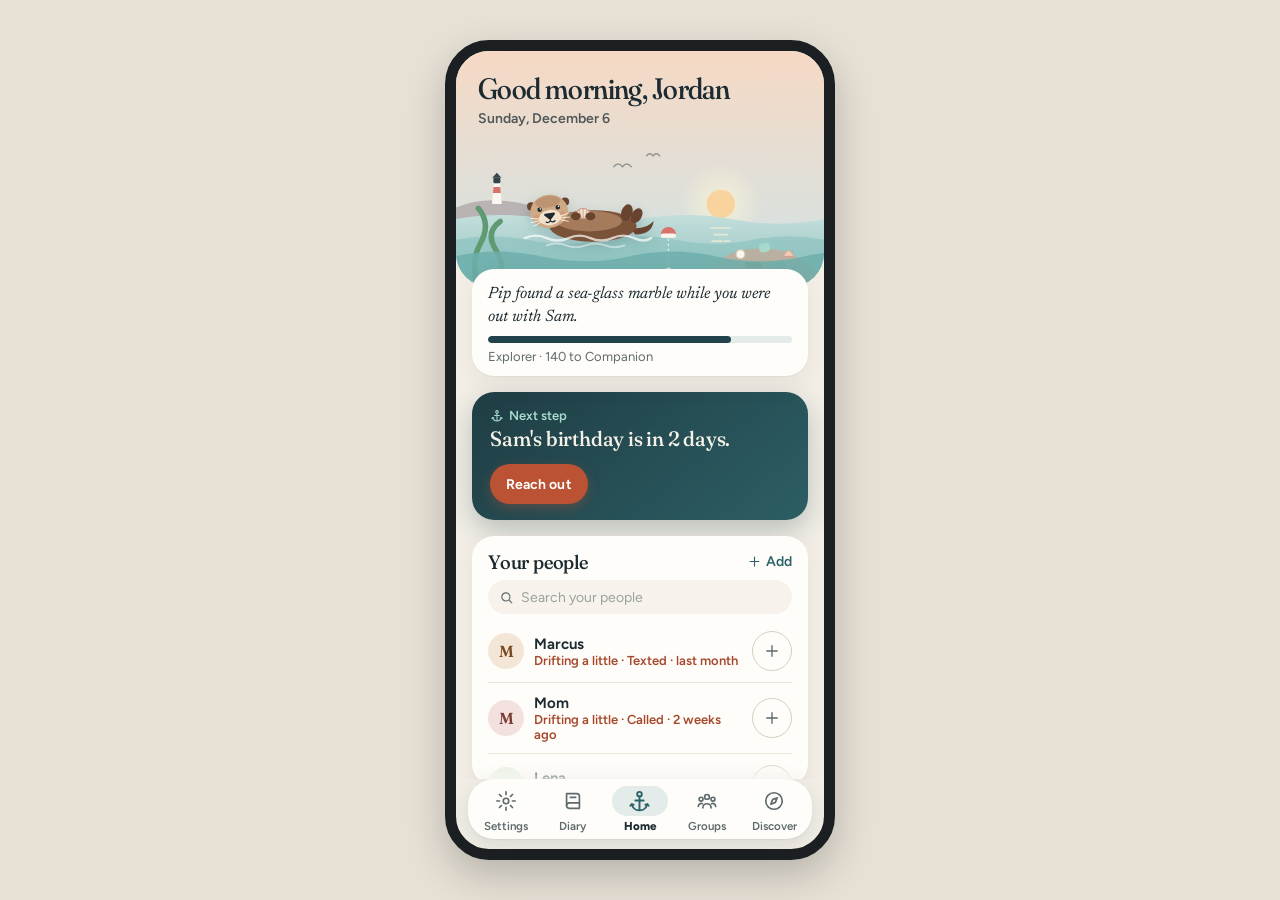
==== index.html @ 68db981e "AnchorFam prototype demo" ====
<!doctype html>
<html lang="en">
  <head>
    <meta charset="utf-8" />
    <meta name="viewport" content="width=device-width, initial-scale=1, viewport-fit=cover" />
    <meta name="robots" content="noindex, nofollow" />
    <meta name="theme-color" content="#f6efe4" />
    <meta name="apple-mobile-web-app-capable" content="yes" />
    <meta name="apple-mobile-web-app-title" content="AnchorFam" />
    <link rel="preconnect" href="https://fonts.googleapis.com" />
    <link rel="preconnect" href="https://fonts.gstatic.com" crossorigin />
    <link rel="stylesheet" href="https://fonts.googleapis.com/css2?family=Fraunces:ital,opsz,wght,SOFT@0,9..144,400..700,100;1,9..144,400..700,100&family=Nunito:wght@400..800&family=Figtree:wght@400..800&family=Newsreader:ital,opsz,wght@0,6..72,400..600;1,6..72,400..600&display=swap" />
    <link rel="manifest" href="./manifest.webmanifest" />
    <link rel="icon" href="./icon.svg" type="image/svg+xml" />
    <link rel="apple-touch-icon" href="./icon.svg" />
    <title>AnchorFam Prototype</title>
    <script type="module" crossorigin src="./assets/index-CktioiqF.js"></script>
    <link rel="stylesheet" crossorigin href="./assets/index-D9vBsWwd.css">
  </head>
  <body>
    <div id="root"></div>
  </body>
</html>
---- assets/index-D9vBsWwd.css ----
:root{--sand: #f6efe4;--shell: #fffaf3;--surface: #ffffff;--ink: #1d2b30;--ink-soft: #5b6a6e;--ink-faint: #8d9a9e;--sea: #1f4e5a;--on-sea: #ffffff;--sea-text: #1f4e5a;--sea-soft: #d7e6e4;--coral: #b4532f;--coral-text: #9e4529;--coral-soft: #f6e0d6;--line: #e2d6c4;--line-strong: #cfc6b8;--pill-off: #eee6da;--paper-line: #efe7da;--danger: #a5352a;--page: #ece6dc;--frame: #1b1f22;--overlay: rgba(29, 43, 48, .38);--toast-bg: #1d2b30;--toast-fg: #ffffff;--source-web-text: #8a4029;--mood-low: #6f9fd8;--mood-calm: #5fb8a5;--mood-bright: #e9b75a;--mood-tense: #d9726a;--s1: 8px;--s2: 16px;--s3: 28px;--radius: 18px;--ease: cubic-bezier(.22, 1, .36, 1);--spring: cubic-bezier(.3, 1.45, .6, 1);--serif: "Fraunces", "Iowan Old Style", "Palatino Linotype", Georgia, serif;--sans: "Nunito", -apple-system, BlinkMacSystemFont, "Segoe UI", Roboto, Arial, sans-serif;color-scheme:light}@media(prefers-color-scheme:dark){:root:not([data-theme=light]){--sand: #121719;--shell: #1a2124;--surface: #20292c;--ink: #e6ecee;--ink-soft: #9fb0b5;--ink-faint: #6f8085;--sea: #2f7f8c;--on-sea: #ffffff;--sea-text: #86cdd0;--sea-soft: #1d3a3f;--coral: #b4532f;--coral-text: #f0a184;--coral-soft: #3a2520;--line: #2c383c;--line-strong: #45545a;--pill-off: #263034;--paper-line: #263236;--danger: #ef8b80;--page: #0b0f10;--frame: #000000;--overlay: rgba(0, 0, 0, .55);--toast-bg: #e6ecee;--toast-fg: #121719;--source-web-text: #f0b49d;color-scheme:dark}}:root[data-theme=dark]{--sand: #121719;--shell: #1a2124;--surface: #20292c;--ink: #e6ecee;--ink-soft: #9fb0b5;--ink-faint: #6f8085;--sea: #2f7f8c;--on-sea: #ffffff;--sea-text: #86cdd0;--sea-soft: #1d3a3f;--coral: #b4532f;--coral-text: #f0a184;--coral-soft: #3a2520;--line: #2c383c;--line-strong: #45545a;--pill-off: #263034;--paper-line: #263236;--danger: #ef8b80;--page: #0b0f10;--frame: #000000;--overlay: rgba(0, 0, 0, .55);--toast-bg: #e6ecee;--toast-fg: #121719;--source-web-text: #f0b49d;color-scheme:dark}*{box-sizing:border-box}html,body,#root{height:100%}body{margin:0;background:var(--sand);color:var(--ink);font-family:var(--sans);font-size:16px;-webkit-tap-highlight-color:transparent}button{font:inherit;color:inherit;background:none;border:0;padding:0;cursor:pointer}input,textarea,select{font:inherit;color:inherit}:focus-visible{outline:2px solid var(--sea-text);outline-offset:2px;border-radius:8px}.app{position:relative;height:100%;display:flex;flex-direction:column;background:var(--sand);overflow:hidden}.app-body{flex:1;overflow-y:auto;-webkit-overflow-scrolling:touch}.screen{padding:calc(env(safe-area-inset-top) + 14px) 16px var(--s3);display:flex;flex-direction:column;gap:var(--s2)}@media(min-width:640px){body{background:var(--page);display:grid;place-items:center;min-height:100%;padding:24px 0}#root{height:auto}.app{width:390px;height:820px;border-radius:44px;border:11px solid var(--frame);box-shadow:0 16px 40px #0003}.desk-note{display:block}}.desk-note{display:none;text-align:center;color:var(--ink-soft);font-size:13px;margin-top:14px}.title{font-family:var(--serif);font-size:1.8rem;color:var(--sea-text);margin:0;font-weight:600;letter-spacing:-.01em;text-wrap:balance;font-variation-settings:"SOFT" 100,"opsz" 72}.subtitle{font-size:13.5px;color:var(--ink-soft);margin:calc(var(--s2) * -1 + 2px) 0 0}.label{font-size:13px;color:var(--ink-soft);font-weight:700;margin-bottom:6px}.h2{font-family:var(--serif);font-size:1.15rem;font-weight:600;color:var(--ink);margin:0;font-variation-settings:"SOFT" 100}.muted{color:var(--ink-soft);font-size:13.5px}.small{font-size:13px}.serif{font-family:var(--serif);font-variation-settings:"SOFT" 100}.warm{color:var(--coral-text)}.card{background:var(--shell);border:1px solid var(--line);border-radius:var(--radius);padding:12px 14px}.card.accent{border-color:var(--coral)}.section{display:flex;flex-direction:column}.section-head{display:flex;align-items:baseline;justify-content:space-between;gap:10px;margin-bottom:4px}.card.sea{border-color:var(--sea)}.row{display:flex;align-items:center;gap:10px}.row.between{justify-content:space-between}.grow{flex:1;min-width:0}.stack{display:flex;flex-direction:column;gap:var(--s1)}.grid2{display:grid;grid-template-columns:1fr 1fr;gap:8px}.grid3{display:grid;grid-template-columns:repeat(3,1fr);gap:8px}.btn{display:inline-flex;align-items:center;justify-content:center;gap:8px;background:var(--sea);color:var(--on-sea);border-radius:14px;padding:13px 16px;font-weight:600;font-size:15px;min-height:46px}.btn.block{width:100%}.btn.coral{background:var(--coral);color:#fff}.btn.ghost{background:transparent;color:var(--sea-text);border:1.5px solid var(--sea-soft)}.btn.soft{background:var(--sea-soft);color:var(--sea-text)}.btn.danger{background:transparent;color:var(--danger);border:1.5px solid var(--danger)}.btn.sm{padding:8px 12px;font-size:14px;min-height:40px;border-radius:12px}.btn:disabled{opacity:.45;cursor:default}.link{color:var(--sea-text);font-weight:600;font-size:14px}.back{display:inline-flex;align-items:center;gap:2px;color:var(--ink-soft);font-size:14px;align-self:flex-start;min-height:32px}.avatar{width:36px;height:36px;border-radius:50%;display:grid;place-items:center;font-weight:700;font-size:14px;background:var(--sea-soft);color:var(--sea-text);flex:none}.avatar.lg{width:54px;height:54px;font-size:21px}.pill{display:inline-block;font-size:13px;padding:5px 10px;border-radius:999px;background:var(--sea-soft);color:var(--sea-text);font-weight:600;white-space:nowrap}.pill.coral{background:var(--coral-soft);color:var(--coral-text)}.pill.off{background:var(--pill-off);color:var(--ink-soft)}.chips{display:flex;flex-wrap:wrap;gap:6px}.chips.scroll{flex-wrap:nowrap;overflow-x:auto;scrollbar-width:none;padding:2px 1px}.chips.scroll::-webkit-scrollbar{display:none}button.pill{cursor:pointer;padding:7px 12px}.list-item{display:flex;align-items:center;gap:12px;padding:11px 0;min-height:58px;border-top:1px solid var(--line);width:100%;text-align:left}.list-item:first-of-type{border-top:0}.name{font-weight:600;font-size:15px}.due{color:var(--coral-text);font-weight:600}.round-btn{width:40px;height:40px;border-radius:50%;background:var(--sea);color:var(--on-sea);display:grid;place-items:center;flex:none}.round-btn.soft{background:var(--sea-soft);color:var(--sea-text)}.field{width:100%;border:1px solid var(--line);border-radius:12px;padding:11px 12px;background:var(--surface);font-size:15px;outline:none}.field::placeholder,.search input::placeholder,.paper::placeholder{color:var(--ink-faint)}.field:focus{border-color:var(--sea-text)}textarea.field{resize:none;min-height:110px;line-height:1.45}.round-btn,button.pill,.circle-chip,.search .clear,.add-people,.back,.mood-dot{position:relative}.round-btn:after,button.pill:after,.circle-chip:after,.search .clear:after,.add-people:after,.back:after,.mood-dot:after{content:"";position:absolute;inset:-6px}.search .clear:after{inset:-12px}.search{display:flex;align-items:center;gap:7px;height:34px;padding:0 10px;background:var(--sand);border:1px solid transparent;border-radius:999px;color:var(--ink-soft);margin:2px 0 6px;transition:border-color .15s,background .15s}.search:focus-within{border-color:var(--sea-soft);background:var(--surface)}.search input{flex:1;min-width:0;border:0;outline:none;background:transparent;font-size:14px;color:var(--ink);padding:0}.search input::-webkit-search-cancel-button{display:none}.search .clear{display:grid;place-items:center;width:20px;height:20px;border-radius:50%;background:var(--line-strong);color:var(--shell)}.picker{display:flex;flex-direction:column;gap:6px}.picker-list{max-height:260px;overflow-y:auto;display:flex;flex-direction:column}.picker-row{display:flex;align-items:center;gap:10px;padding:7px 2px;border-radius:12px;text-align:left;min-height:48px}.picker-row:active{background:var(--sand)}.check{width:22px;height:22px;border-radius:50%;border:1.5px solid var(--line-strong);display:grid;place-items:center;flex:none;color:var(--on-sea);transition:background .15s,border-color .15s}.check.on{background:var(--sea);border-color:var(--sea);animation:pop .25s var(--spring)}.avatars{display:inline-flex;align-items:center;padding-left:6px}.avatar.mini{width:26px;height:26px;font-size:11px;margin-left:-6px;border:2px solid var(--sand)}.avatar.mini.more{background:var(--line);color:var(--ink-soft)}.add-people{display:inline-flex;align-items:center;gap:4px;height:30px;padding:0 10px 0 8px;border-radius:999px;border:1.5px dashed var(--sea-soft);color:var(--sea-text);font-size:13px;font-weight:600}.add-people:active{background:var(--sea-soft)}.circle-row{display:flex;gap:6px;overflow-x:auto;padding:1px 1px 2px;scrollbar-width:none}.circle-row::-webkit-scrollbar{display:none}.circle-chip{display:inline-flex;align-items:center;gap:6px;flex:none;height:34px;padding:0 6px 0 10px;border-radius:999px;border:1.5px solid var(--line);background:var(--surface);font-size:13px;font-weight:600;color:var(--ink)}.circle-chip svg{color:var(--sea-text)}.circle-chip .count{min-width:20px;height:20px;padding:0 6px;border-radius:999px;background:var(--sand);color:var(--ink-soft);font-size:11px;display:grid;place-items:center}.circle-chip.on{border-color:var(--sea);background:var(--sea-soft);color:var(--sea-text)}.circle-chip.on .count{background:var(--surface);color:var(--sea-text)}.sys{align-self:center;font-size:13px;color:var(--ink-soft);padding:2px 0}.toggle{width:48px;height:30px;border-radius:99px;background:var(--line-strong);position:relative;flex:none;transition:background .2s}.toggle:before{content:"";position:absolute;inset:-7px -2px}.toggle:after{content:"";position:absolute;width:26px;height:26px;border-radius:50%;background:#fff;top:2px;left:2px;transition:left .28s var(--spring);box-shadow:0 1px 3px #00000040}.toggle.on{background:var(--sea)}.toggle.on:after{left:20px}.toggle:disabled{opacity:.4}.setting{display:flex;justify-content:space-between;align-items:center;gap:12px;padding:10px 0;border-top:1px solid var(--line)}.setting:first-of-type{border-top:0}.setting .desc{display:block;color:var(--ink-soft);font-size:13px;margin-top:2px}.seg{display:flex;background:var(--sea-soft);border-radius:11px;padding:3px}.seg button{flex:1;font-size:13px;padding:9px 2px;border-radius:9px;color:var(--sea-text);font-weight:600;transition:background .2s,color .2s}.seg button.on{background:var(--sea);color:var(--on-sea)}.tabs{display:flex;justify-content:space-around;align-items:flex-end;background:var(--shell);border-top:1px solid var(--line);padding:8px 6px calc(env(safe-area-inset-bottom) + 10px)}.tab{display:flex;flex-direction:column;align-items:center;gap:3px;font-size:12px;font-weight:600;color:var(--ink-soft);min-width:56px;min-height:44px;justify-content:flex-end;transition:color .2s}.tab.on{color:var(--sea-text);font-weight:800}.tab .ic{display:grid;place-items:center;width:52px;height:30px;border-radius:999px;transition:background .25s var(--ease)}.tab.on .ic{background:var(--sea-soft)}.tab .dot{width:48px;height:48px;border-radius:50%;background:var(--sea-soft);display:grid;place-items:center;margin-top:-18px;color:var(--sea-text);transition:background .25s,color .25s,transform .25s var(--spring)}.tab.on .dot{background:var(--sea);color:var(--on-sea)}.tab.on svg{animation:tabpop .3s var(--spring)}.dim{position:absolute;inset:0;background:var(--overlay);z-index:10;animation:fade .2s ease-out}.sheet{position:absolute;left:0;right:0;bottom:0;z-index:11;max-height:88%;overflow-y:auto;background:var(--shell);border-radius:24px 24px 0 0;padding:10px 16px calc(env(safe-area-inset-bottom) + 20px);display:flex;flex-direction:column;gap:12px;animation:up .36s var(--ease);box-shadow:0 -8px 30px #0000001f}.grab{width:40px;height:5px;border-radius:9px;background:var(--line-strong);margin:0 auto 2px}.opt{border:1.5px solid var(--line);border-radius:14px;padding:13px 8px;font-weight:600;font-size:14px;display:flex;flex-direction:column;align-items:center;gap:6px;color:var(--ink);background:var(--surface);transition:border-color .15s,background .15s}.opt svg{color:var(--sea-text)}.opt.on{border-color:var(--sea);background:var(--sea-soft)}.companion{display:flex;align-items:center;gap:12px}.pet{flex:none;border-radius:50%}.otter{animation:breathe 3.6s ease-in-out infinite;transform-origin:50% 85%}.otter.happy{animation:hop .55s var(--spring) 2}.bar{height:7px;background:var(--sea-soft);border-radius:99px;overflow:hidden;margin-top:7px}.bar i{display:block;height:100%;background:var(--sea);border-radius:99px;transition:width .8s var(--ease)}.reward{position:absolute;left:16px;right:16px;bottom:96px;z-index:30;background:var(--shell);border:1px solid var(--line);border-radius:20px;padding:12px 14px;display:flex;align-items:center;gap:12px;box-shadow:0 12px 32px #0000002e;animation:rewardIn .5s var(--spring)}.reward.leaving{animation:rewardOut .3s var(--ease) forwards}.reward .gem{width:46px;height:46px;border-radius:14px;display:grid;place-items:center;background:var(--sea-soft);color:var(--sea-text);flex:none;animation:spin .7s var(--ease)}.reward .pts{font-weight:700;color:var(--sea-text);font-size:15px}.entry-text{font-family:var(--serif);font-size:15.5px;line-height:1.5;font-variation-settings:"SOFT" 100,"opsz" 14}.tag{color:var(--sea-text);font-weight:700}.rough{font-size:14px;font-style:italic;color:var(--ink-soft);line-height:1.45}.lockline{display:inline-flex;align-items:center;gap:6px;font-size:13px;color:var(--ink-soft)}.paper{width:100%;min-height:380px;border:1px solid var(--line);border-radius:16px;padding:4px 14px;font-family:var(--serif);font-size:16px;line-height:28px;resize:none;outline:none;color:var(--ink);background:var(--surface) repeating-linear-gradient(transparent,transparent 27px,var(--paper-line) 27px,var(--paper-line) 28px);background-attachment:local}.mic{width:60px;height:60px;border-radius:50%;background:var(--coral);color:#fff;display:grid;place-items:center}.mic.live{animation:pulse 1.2s ease-in-out infinite}.entry-strip{display:flex;gap:10px;overflow-x:auto;scroll-snap-type:x mandatory;margin:0 -16px;padding:2px 16px 6px;scrollbar-width:none}.entry-strip::-webkit-scrollbar{display:none}.entry-card{flex:0 0 74%;scroll-snap-align:start;min-height:128px;display:flex;flex-direction:column;justify-content:flex-start}.mood-row{display:flex;gap:10px;justify-content:space-between}.mood-dot{flex:1;display:flex;flex-direction:column;align-items:center;gap:6px;font-size:13px;color:var(--ink-soft);font-weight:600}.mood-dot i{width:34px;height:34px;display:block;border:3px solid transparent;transition:transform .25s var(--spring),border-color .2s}.mood-dot.on i{border-color:var(--ink);transform:scale(1.12)}.mood-dot.on{color:var(--ink)}.m-bright{background:var(--mood-bright)}.m-calm{background:var(--mood-calm)}.m-tense{background:var(--mood-tense)}.m-low{background:var(--mood-low)}.m-bright{border-radius:50%}.m-calm{border-radius:30%}.m-tense{border-radius:24%;rotate:45deg;scale:.84}.m-low{border-radius:50% 50% 50% 0;rotate:135deg;scale:.92}.mood-chip{display:inline-flex;align-items:center;gap:6px;font-size:13px;color:var(--ink-soft);font-weight:600}.mood-chip i{width:10px;height:10px;display:inline-block;opacity:.85}.cal{display:grid;grid-template-columns:repeat(7,1fr);gap:4px}.cal .dow{text-align:center;font-size:12px;color:var(--ink-soft);font-weight:700;padding-bottom:2px}.cal .day{aspect-ratio:1;max-width:100%;border-radius:50%;display:grid;place-items:center;position:relative;font-size:12.5px;font-weight:600;color:var(--ink-soft);background:transparent;animation:fade .3s ease-out both}.cal .day .dot{position:absolute;inset:12%;opacity:.6;box-shadow:0 0 0 3px color-mix(in srgb,currentColor 18%,transparent),0 4px 10px color-mix(in srgb,currentColor 30%,transparent);transition:transform .25s var(--spring),opacity .2s}.cal .day .num{position:relative}.cal .day.has .num{color:var(--ink)}.cal .day.today .num{text-decoration:underline 2px var(--sea-text);text-underline-offset:3px}.cal .day.sel .dot{opacity:.85;transform:scale(1.12)}.cal .day.sel:not(.has){background:var(--pill-off)}.cal .day.entry-only:after{content:"";position:absolute;bottom:14%;width:4px;height:4px;border-radius:50%;background:var(--ink-faint)}.cal .blank{aspect-ratio:1}.dot.m-low{background:var(--mood-low);color:var(--mood-low)}.dot.m-calm{background:var(--mood-calm);color:var(--mood-calm)}.dot.m-bright{background:var(--mood-bright);color:var(--mood-bright)}.dot.m-tense{background:var(--mood-tense);color:var(--mood-tense)}.mini-cal{cursor:default}.mini-cal .cal{gap:2px}.mini-cal .cal .day{font-size:10px}.mini-cal .cal .day .dot{inset:18%}.mini-cal .cal .dow{font-size:9.5px}.legend{display:flex;flex-wrap:wrap;gap:12px;justify-content:center}.chat{display:flex;flex-direction:column;gap:8px}.msg{max-width:80%;padding:9px 12px;border-radius:17px;font-size:14px;line-height:1.35;animation:msgIn .3s var(--ease) both}.msg .from{display:block;font-size:12px;font-weight:700;color:var(--ink-soft);margin-bottom:2px}.msg.them{background:var(--shell);border:1px solid var(--line);align-self:flex-start;border-bottom-left-radius:5px}.msg.me{background:var(--sea);color:var(--on-sea);align-self:flex-end;border-bottom-right-radius:5px}.poll-opt{position:relative;overflow:hidden;display:flex;justify-content:space-between;align-items:center;width:100%;border:1.5px solid var(--line);border-radius:11px;padding:11px 12px;font-size:14px;margin-top:6px;font-weight:600;background:var(--surface);min-height:44px;text-align:left}.poll-opt>*{position:relative}.poll-opt .fill{position:absolute;inset:0 auto 0 0;background:var(--sea-soft);opacity:.6;transition:width .5s var(--ease)}.poll-opt.on{border-color:var(--sea);color:var(--sea-text)}.poll-opt .busy{display:block;font-size:12.5px;font-weight:600;color:var(--coral-text)}.composer{position:sticky;bottom:0;display:flex;gap:8px;padding-top:8px;background:var(--sand)}.event{display:flex;gap:12px;align-items:center}.event .img{width:64px;height:64px;border-radius:13px;flex:none}.event-hero{height:108px;border-radius:16px;flex:none}.info-row{display:flex;gap:10px;align-items:flex-start;padding:9px 0;border-top:1px solid var(--line);font-size:14.5px}.info-row:first-child{border-top:0}.info-row>svg{color:var(--sea-text);margin-top:1px;flex:none}.info-row.clash>svg,.info-row.clash{color:var(--coral-text)}.info-row.free>svg{color:var(--sea-text)}.source{display:flex;gap:7px;align-items:flex-start;font-size:13px;line-height:1.4;padding:9px 11px;border-radius:12px}.source svg{flex:none;margin-top:1px}.source.organizer{background:var(--sea-soft);color:var(--sea-text)}.source.web{background:var(--coral-soft);color:var(--source-web-text)}.event-pin{display:flex;align-items:center;gap:11px;padding:9px 12px;border-color:var(--sea-soft)}.event-pin .img{width:46px;height:46px;border-radius:11px;flex:none}.event-open{display:flex;gap:12px;align-items:center;flex:1;min-width:0;text-align:left}.going{display:inline-flex;align-items:center;gap:6px;font-size:13px;color:var(--ink-soft);font-weight:600}.onboard{position:absolute;inset:0;z-index:40;background:var(--sand);display:flex;flex-direction:column;padding:calc(env(safe-area-inset-top) + 28px) 22px calc(env(safe-area-inset-bottom) + 24px);gap:18px}.onboard .bubble{background:var(--shell);border:1px solid var(--line);border-radius:20px 20px 20px 6px;padding:14px 16px;font-size:17px;line-height:1.4;animation:rise .45s var(--ease) both}.onboard .dots{display:flex;gap:6px;justify-content:center}.onboard .dots i{width:7px;height:7px;border-radius:50%;background:var(--line-strong);transition:background .2s,width .3s var(--ease)}.onboard .dots i.on{background:var(--sea);width:20px;border-radius:9px}.toast{position:absolute;left:0;right:0;margin:0 auto;width:max-content;max-width:calc(100% - 48px);top:calc(env(safe-area-inset-top) + 10px);z-index:50;display:flex;align-items:center;gap:7px;background:var(--toast-bg);color:var(--toast-fg);border-radius:999px;padding:8px 14px 8px 10px;font-size:13.5px;font-weight:600;animation:drop .35s var(--spring);box-shadow:0 6px 18px #0000002e}.toast svg{flex:none;opacity:.85}@keyframes drop{0%{opacity:0;transform:translateY(-16px) scale(.97)}to{opacity:1;transform:none}}.center{text-align:center}.spacer{height:4px}.app-body>.screen{animation:screenIn .26s var(--ease) both}.app-body>.screen>*:not(.dim):not(.sheet):not(.toast){animation:rise .38s var(--ease) both}.app-body>.screen>*:nth-child(2){animation-delay:.03s}.app-body>.screen>*:nth-child(3){animation-delay:.06s}.app-body>.screen>*:nth-child(4){animation-delay:.09s}.app-body>.screen>*:nth-child(5){animation-delay:.12s}.app-body>.screen>*:nth-child(6){animation-delay:.15s}.app-body>.screen>*:nth-child(n+7){animation-delay:.18s}.btn,.round-btn,.opt,button.pill,.circle-chip,.tab,button.card,.poll-opt,.picker-row,.mood-dot,.add-people,.event-open,.cal .day{transition:transform .14s var(--ease),background .15s,border-color .15s,color .15s,box-shadow .15s}.btn:active:not(:disabled),.round-btn:active,.opt:active,button.pill:active,.circle-chip:active,button.card:active,.poll-opt:active,.add-people:active,.event-open:active,.cal .day:active{transform:scale(.97)}.tab:active .dot,.tab:active svg{transform:scale(.9)}@keyframes up{0%{transform:translateY(100%)}to{transform:none}}@keyframes fade{0%{opacity:0}to{opacity:1}}@keyframes screenIn{0%{opacity:0}to{opacity:1}}@keyframes rise{0%{opacity:0;transform:translateY(8px)}to{opacity:1;transform:none}}@keyframes msgIn{0%{opacity:0;transform:translateY(6px) scale(.98)}to{opacity:1;transform:none}}@keyframes pop{0%{transform:scale(.6)}to{transform:scale(1)}}@keyframes tabpop{0%{transform:scale(.8)}to{transform:scale(1)}}@keyframes breathe{50%{transform:scale(1.035) translateY(-1px)}}@keyframes hop{50%{transform:translateY(-7px) rotate(-5deg)}}@keyframes spin{0%{transform:rotate(-120deg) scale(.4)}to{transform:none}}@keyframes rewardIn{0%{opacity:0;transform:translateY(30px) scale(.92)}to{opacity:1;transform:none}}@keyframes rewardOut{to{opacity:0;transform:translateY(16px) scale(.96)}}@keyframes pulse{50%{box-shadow:0 0 0 10px #b4532f2e}}@media(prefers-reduced-motion:reduce){.app *,.app *:before,.app *:after{animation-duration:.01ms!important;animation-iteration-count:1!important;transition-duration:.01ms!important}}.app.no-motion *,.app.no-motion *:before,.app.no-motion *:after{animation-duration:.01ms!important;animation-iteration-count:1!important;transition-duration:.01ms!important}.rot90{transform:rotate(90deg)}svg{transition:transform .2s var(--ease)}.pet{padding:0}.today-q{border-color:var(--sea-soft);background:linear-gradient(180deg,var(--shell),var(--sand))}.day-context{display:flex;flex-wrap:wrap;align-items:center;gap:6px}.ctx-chip{font-size:13px;padding:4px 9px;border-radius:999px;border:1px dashed var(--line-strong);color:var(--ink-soft);background:transparent}.ctx-chip:not(:disabled):active{background:var(--sea-soft)}.entry-card.lookback,.card.lookback{border-color:var(--sea-soft);background:var(--sea-soft)}.year{display:grid;grid-template-columns:repeat(3,1fr);gap:10px}.year .mon{display:flex;flex-direction:column;gap:3px}.year .mon .t{font-size:12px;font-weight:700;color:var(--ink-soft)}.year .px{display:grid;grid-template-columns:repeat(7,1fr);gap:2px}.year .px i{aspect-ratio:1;border-radius:50%;background:var(--pill-off);opacity:.85}.year .px i.m-tense{rotate:45deg;scale:.8}.year .px i.m-low{rotate:135deg}.year .px i.m-low{background:var(--mood-low)}.year .px i.m-calm{background:var(--mood-calm)}.year .px i.m-bright{background:var(--mood-bright)}.year .px i.m-tense{background:var(--mood-tense)}.year .px i.m-calm{border-radius:30%}.year .px i.m-tense{border-radius:24%}.year .px i.m-low{border-radius:50% 50% 50% 0}.year .px b{aspect-ratio:1}.support-link{display:inline-flex;align-items:center;gap:6px;align-self:center;font-size:13px;color:var(--ink-soft);padding:8px 4px}.notif-preview{background:var(--surface);border:1px solid var(--line);border-radius:16px;padding:10px 12px;box-shadow:0 6px 18px #00000014;display:flex;flex-direction:column;gap:3px}.widget-wrap{display:flex;flex-direction:column;align-items:center;gap:8px;padding:10px 0}.widget{width:170px;height:170px;border-radius:26px;padding:14px;display:flex;flex-direction:column;justify-content:space-between;color:#fff;background:linear-gradient(150deg,#1f4e5a,#2f7f8c 60%,#7fb0aa);box-shadow:0 12px 28px #1f4e5a59}.widget .otter{animation:none}.widget-btn{display:inline-flex;align-items:center;justify-content:center;gap:6px;background:#ffffff2e;border-radius:12px;padding:8px;font-size:13px;font-weight:700}.settings-row{min-height:56px}a.btn{text-decoration:none}.next-step{padding:14px 16px;border-color:var(--coral);background:linear-gradient(180deg,var(--shell),color-mix(in srgb,var(--coral-soft) 45%,var(--shell)))}.next-step.clear{border-color:var(--line);background:var(--shell)}.next-text{font-family:var(--serif);font-size:1.15rem;font-weight:600;line-height:1.3;font-variation-settings:"SOFT" 100}.empty{display:flex;flex-direction:column;align-items:center;gap:8px;text-align:center;padding:18px 12px}.empty .otter{animation:none}.cove-card{border-radius:22px;overflow:hidden;background:var(--shell);border:1px solid var(--line)}.cove{position:relative;height:138px}.cove-scene{position:absolute;inset:0;width:100%;height:100%;display:block}.cove-pet{position:absolute;left:34%;bottom:4px;transform:translate(-50%);background:none}.cove-pet .otter{animation:none;filter:drop-shadow(0 4px 6px rgba(20,50,60,.18))}.cove-pet .otter.happy{animation:hop .55s var(--spring) 2}.bob{display:block;animation:bob 4.2s ease-in-out infinite}.cove-talk{padding:12px 16px 14px}.pip-says{font-family:var(--serif);font-size:16px;line-height:1.35;font-variation-settings:"SOFT" 100,"opsz" 16}.kelp{transform-origin:30px 140px;animation:sway 6s ease-in-out infinite}.tide{animation:tide 9s linear infinite}.twinkle{animation:twinkle 3s ease-in-out infinite}.find-drop{animation:findDrop .9s var(--spring) both}.cove.night+.cove-talk{background:color-mix(in srgb,#132a36 6%,var(--shell))}@keyframes bob{50%{transform:translateY(-4px) rotate(-1.5deg)}}@keyframes sway{50%{transform:rotate(4deg)}}@keyframes tide{to{transform:translate(-160px)}}@keyframes twinkle{50%{opacity:.25}}@keyframes findDrop{0%{transform:translateY(-70px);opacity:0}60%{opacity:1}to{transform:none}}.otter.asleep{animation:breathe 5s ease-in-out infinite}.wave-arm{transform-origin:45px 39px;animation:wave 1.1s ease-in-out 2}@keyframes wave{25%{transform:rotate(-14deg)}75%{transform:rotate(10deg)}}.reward .gem{position:relative;background:var(--sea-soft);overflow:visible;animation:none}.reward .gem .otter{animation:none}.gem-drop{position:absolute;top:-10px;right:-8px;width:24px;height:24px;border-radius:50%;background:var(--shell);color:var(--sea-text);display:grid;place-items:center;box-shadow:0 2px 6px #00000026;animation:spin .7s var(--ease) both .15s}.reward-title{font-family:var(--serif);font-size:15.5px;font-variation-settings:"SOFT" 100}.card.memory{border-color:var(--sea-soft);background:linear-gradient(180deg,var(--shell),var(--sea-soft))}.recap-card{border-radius:22px;padding:16px;display:flex;flex-direction:column;gap:12px;color:#fff;background:radial-gradient(120% 90% at 100% 0%,#7fb0aa 0%,transparent 60%),linear-gradient(160deg,#1f4e5a,#2f7f8c);box-shadow:0 12px 28px #1f4e5a47}.recap-title{font-family:var(--serif);font-size:1.6rem;font-weight:600;font-variation-settings:"SOFT" 100}.recap-sub{font-size:13px;opacity:.85}.recap-stat{background:#ffffff24;border-radius:14px;padding:10px 6px;text-align:center}.recap-stat .n{font-family:var(--serif);font-size:28px;font-variant-numeric:tabular-nums}.recap-stat .l{font-size:13px;opacity:.9}.recap-line{font-size:14.5px;line-height:1.4}.recap-card .mood-chip i{width:14px;height:14px;opacity:1}.brand{display:flex;align-items:center;justify-content:center;gap:9px;font-family:var(--serif);font-size:1.3rem;font-weight:600;color:var(--sea-text);font-variation-settings:"SOFT" 100}.hatch{position:relative;width:120px;height:110px}.egg{position:absolute;left:28px;top:14px}.egg-top{animation:eggWobble .9s ease-in-out 2,eggTop .6s var(--ease) 1.8s forwards;transform-origin:50% 90%}.egg-bottom{animation:eggWobble .9s ease-in-out 2,eggBottom .6s var(--ease) 1.8s forwards;transform-origin:50% 90%}.hatch-pip{position:absolute;left:21px;top:18px;opacity:0;transform:scale(.4) translateY(20px);animation:pipOut .7s var(--spring) 1.95s forwards}.hatch-pip .otter{animation:none}@keyframes eggWobble{20%{transform:rotate(-6deg)}50%{transform:rotate(5deg)}80%{transform:rotate(-2deg)}}@keyframes eggTop{to{transform:translate(-34px,-18px) rotate(-28deg);opacity:0}}@keyframes eggBottom{to{transform:translate(30px,16px) rotate(18deg);opacity:0}}@keyframes pipOut{to{opacity:1;transform:none}}.event-art{position:relative;overflow:hidden;display:grid;place-items:center}.event-art svg{width:100%;height:100%;display:block}.event-row{padding-bottom:var(--s2);border-bottom:1px solid var(--line)}.event-row:last-of-type{border-bottom:0}.event .img{width:72px;height:72px;border-radius:16px}.event-hero{height:132px;border-radius:18px}.start-link{display:inline-flex;align-items:center;gap:6px;align-self:flex-start;min-height:32px}@media(prefers-reduced-motion:reduce){.app .hatch *{animation-delay:0s!important}}.app.no-motion .hatch *{animation-delay:0s!important}.avatar.t0{background:#d7e6e4;color:#1f4e5a}.avatar.t1{background:#dfe8f4;color:#2c4f7c}.avatar.t2{background:#e3efe1;color:#33613a}.avatar.t3{background:#f4e6d6;color:#7a4a22}.avatar.t4{background:#ece3f0;color:#5a3d6b}.avatar.t5{background:#f3e1df;color:#7d3b33}@media(prefers-color-scheme:dark){:root:not([data-theme=light]) .avatar.t0{background:#1d3a3f;color:#9fd6d2}:root:not([data-theme=light]) .avatar.t1{background:#1f2f45;color:#a9c4ea}:root:not([data-theme=light]) .avatar.t2{background:#213524;color:#a9d3a6}:root:not([data-theme=light]) .avatar.t3{background:#3a2b1d;color:#e6c09a}:root:not([data-theme=light]) .avatar.t4{background:#33283a;color:#d4b9e2}:root:not([data-theme=light]) .avatar.t5{background:#3a2422;color:#eab0a8}}:root[data-theme=dark] .avatar.t0{background:#1d3a3f;color:#9fd6d2}:root[data-theme=dark] .avatar.t1{background:#1f2f45;color:#a9c4ea}:root[data-theme=dark] .avatar.t2{background:#213524;color:#a9d3a6}:root[data-theme=dark] .avatar.t3{background:#3a2b1d;color:#e6c09a}:root[data-theme=dark] .avatar.t4{background:#33283a;color:#d4b9e2}:root[data-theme=dark] .avatar.t5{background:#3a2422;color:#eab0a8}.next-step,.next-step.clear{border-color:var(--line);background:var(--shell)}.next-step .label{color:var(--sea-text)}.cove{height:108px}.cove-pet{bottom:0}.cove-talk{padding:10px 14px 12px}.pip-says{font-size:15px}.buoy{animation:bob 3.6s ease-in-out infinite;transform-box:fill-box}.tab .ic{width:56px;height:32px}.tab:active .ic svg{transform:scale(.9)}.group-row{display:flex;align-items:center;gap:12px;padding:11px 0;border-top:1px solid var(--line);width:100%;text-align:left;min-height:64px}.group-row:first-of-type{border-top:0}.group-row .thumb{width:40px;height:40px;border-radius:12px;flex:none}.when{font-size:13px;font-weight:700;color:var(--sea-text);white-space:nowrap}.when.past{color:var(--ink-soft);font-weight:600}.write-card{display:flex;flex-direction:column;gap:12px}.write-modes{display:grid;grid-template-columns:repeat(3,1fr);gap:8px}.write-mode{display:flex;flex-direction:column;align-items:center;gap:4px;padding:12px 6px;border-radius:14px;background:var(--sand);color:var(--sea-text);font-weight:700;font-size:14px}.write-mode .hint{font-size:12.5px;font-weight:600;color:var(--ink-soft);text-align:center;line-height:1.3}.write-q{padding-bottom:12px;border-bottom:1px solid var(--line)}.loc-chip{display:inline-flex;align-items:center;gap:5px;align-self:flex-start;font-size:13px;font-weight:600;color:var(--ink-soft);padding:5px 10px 5px 8px;border-radius:999px;background:var(--pill-off);margin-top:calc(var(--s2) * -1 + 4px)}.write-q{background:none}.anchored{display:inline-flex;align-items:center;gap:5px;font-size:13px;font-weight:700;color:var(--sea-text);margin-top:2px}.write-mode .hint{white-space:nowrap}.photo-grid{display:grid;grid-template-columns:repeat(4,1fr);gap:8px}.photo{position:relative;aspect-ratio:1;border-radius:12px;overflow:hidden;background:var(--pill-off)}.photo img{width:100%;height:100%;object-fit:cover;display:block}.photo.add{display:flex;flex-direction:column;align-items:center;justify-content:center;gap:3px;border:1.5px dashed var(--line-strong);background:transparent;color:var(--sea-text);font-size:12.5px;font-weight:700}.photo-x{position:absolute;top:4px;right:4px;width:22px;height:22px;border-radius:50%;background:#0000008c;color:#fff;display:grid;place-items:center}.photo-x:after{content:"";position:absolute;inset:-8px}.photo-cover{position:relative;height:86px;margin:-12px -14px 10px;overflow:hidden;border-radius:var(--radius) var(--radius) 0 0}.photo-cover img{width:100%;height:100%;object-fit:cover;display:block}.photo-count{position:absolute;right:8px;bottom:8px;font-size:12px;font-weight:800;color:#fff;background:#00000073;padding:2px 7px;border-radius:999px}.repeat-line{display:flex;align-items:center;gap:6px;font-size:13px;font-weight:600;color:var(--sea-text);margin:-2px 0 2px}.day-pick{display:grid;grid-template-columns:repeat(7,1fr);gap:4px}.day-pick button{height:38px;border-radius:10px;background:var(--pill-off);color:var(--ink-soft);font-size:13px;font-weight:700}.day-pick button.on{background:var(--sea);color:var(--on-sea)}.temp-tag{display:inline-flex;align-items:center;gap:3px;font-size:12px;font-weight:700;color:var(--ink-soft);background:var(--pill-off);padding:2px 7px 2px 5px;border-radius:999px;white-space:nowrap}.how-tag{font-size:12.5px;font-weight:800;color:var(--on-sea);background:var(--sea);padding:3px 9px;border-radius:999px;white-space:nowrap}.screen.home{height:100%;padding-bottom:0}.home .people{flex:1;min-height:250px;display:flex;flex-direction:column}.people-scroll{flex:1;min-height:0;overflow-y:auto;overscroll-behavior:contain;padding-bottom:18px;-webkit-mask-image:linear-gradient(to bottom,#000 calc(100% - 26px),transparent);mask-image:linear-gradient(to bottom,#000 calc(100% - 26px),transparent)}.people-scroll .list-item:first-child{border-top:0}.repeat-line.paused{color:var(--ink-soft)}@media(prefers-color-scheme:light){:root[data-look=tide]:not([data-theme=dark]){--sand: #eef3f2;--shell: #ffffff;--surface: #f4f8f7;--ink: #15262a;--ink-soft: #55686c;--ink-faint: #8b9b9e;--sea: #1d6670;--on-sea: #ffffff;--sea-text: #1a5f68;--sea-soft: #dcecea;--coral: #bb5233;--coral-text: #a8462b;--coral-soft: #fbe5dc;--line: #e3ebea;--line-strong: #c8d5d4;--pill-off: #e7efee;--paper-line: #e8efee;--page: #dde6e5;--overlay: rgba(21, 38, 42, .35);--toast-bg: #15262a;--toast-fg: #ffffff;--shadow-1: 0 1px 2px rgba(18, 50, 56, .05), 0 6px 18px rgba(18, 50, 56, .06)}}:root[data-look=tide][data-theme=light]{--sand: #eef3f2;--shell: #ffffff;--surface: #f4f8f7;--ink: #15262a;--ink-soft: #55686c;--ink-faint: #8b9b9e;--sea: #1d6670;--on-sea: #ffffff;--sea-text: #1a5f68;--sea-soft: #dcecea;--coral: #bb5233;--coral-text: #a8462b;--coral-soft: #fbe5dc;--line: #e3ebea;--line-strong: #c8d5d4;--pill-off: #e7efee;--paper-line: #e8efee;--page: #dde6e5;--overlay: rgba(21, 38, 42, .35);--toast-bg: #15262a;--toast-fg: #ffffff;--shadow-1: 0 1px 2px rgba(18, 50, 56, .05), 0 6px 18px rgba(18, 50, 56, .06)}@media(prefers-color-scheme:dark){:root[data-look=tide]:not([data-theme=light]){--sand: #0e1719;--shell: #162225;--surface: #1c2a2d;--ink: #e4eced;--ink-soft: #9db0b4;--ink-faint: #6c7f83;--sea: #237a85;--on-sea: #ffffff;--sea-text: #86d0cf;--sea-soft: #18393d;--coral: #bb5233;--coral-text: #f0a184;--coral-soft: #3a2520;--line: #243235;--line-strong: #3d4f53;--pill-off: #213033;--paper-line: #22302f;--page: #081012;--toast-bg: #e4eced;--toast-fg: #0e1719;--shadow-1: 0 1px 2px rgba(0, 0, 0, .3), 0 6px 18px rgba(0, 0, 0, .25)}}:root[data-look=tide][data-theme=dark]{--sand: #0e1719;--shell: #162225;--surface: #1c2a2d;--ink: #e4eced;--ink-soft: #9db0b4;--ink-faint: #6c7f83;--sea: #237a85;--on-sea: #ffffff;--sea-text: #86d0cf;--sea-soft: #18393d;--coral: #bb5233;--coral-text: #f0a184;--coral-soft: #3a2520;--line: #243235;--line-strong: #3d4f53;--pill-off: #213033;--paper-line: #22302f;--page: #081012;--toast-bg: #e4eced;--toast-fg: #0e1719;--shadow-1: 0 1px 2px rgba(0, 0, 0, .3), 0 6px 18px rgba(0, 0, 0, .25)}:root[data-look=tide] .card,:root[data-look=tide] .cove-card,:root[data-look=tide] .next-step,:root[data-look=tide] .reward{border-color:transparent;box-shadow:var(--shadow-1)}:root[data-look=tide] .card.accent,:root[data-look=tide] .card.sea{border-color:transparent}:root[data-look=tide] .tabs{border-top-color:transparent;box-shadow:0 -1px 0 var(--line),0 -6px 20px #1232380a}:root[data-look=tide] .msg.them{border-color:transparent;box-shadow:var(--shadow-1)}:root[data-look=tide] .field{border-color:var(--line)}:root[data-look=tide] .circle-chip{border-color:transparent;box-shadow:var(--shadow-1)}:root[data-look=tide] .circle-chip.on{border-color:var(--sea)}:root[data-look=tide] .home .people,:root[data-look=tide] .screen>.section{background:var(--shell);border-radius:20px;padding:12px 14px 4px;box-shadow:var(--shadow-1)}:root[data-look=tide] .home .people{padding-bottom:0}:root[data-look=tide] .event-row{background:var(--shell);border-radius:20px;padding:10px;border-bottom:0;box-shadow:var(--shadow-1)}:root[data-look=tide] .event-row .img{border-radius:14px}:root[data-look=tide] .cal .day .dot{opacity:.5}:root[data-look=tide] .mini-cal .cal .day .dot{opacity:.55}.tide-line{display:flex;flex-direction:column;gap:6px}.tide-dots{position:relative;display:flex;justify-content:space-between;align-items:center;padding:0 2px}.tide-dots:before{content:"";position:absolute;left:8px;right:8px;top:50%;height:2px;margin-top:-1px;background:var(--line-strong);border-radius:2px}.tide-dots i{position:relative;width:14px;height:14px;border-radius:50%;background:var(--sand);border:2px solid var(--line-strong)}.tide-dots i.on{background:var(--sea-text);border-color:var(--sea-text);box-shadow:0 0 0 4px color-mix(in srgb,var(--sea-text) 16%,transparent)}.tide-ends{display:flex;justify-content:space-between;font-size:12.5px;color:var(--ink-soft)}.with-icon{display:inline-flex;align-items:center;gap:4px}.grab-zone{margin:-10px -16px -4px;padding:10px 16px 8px;touch-action:none;cursor:grab}.grab-zone .grab{margin-bottom:0}@media(prefers-color-scheme:light){:root[data-look=harbor]:not([data-theme=dark]){--sand: #f3efe7;--shell: #fffdf9;--surface: #f7f3ec;--ink: #1c2b31;--ink-soft: #5e6a6c;--ink-faint: #9aa29f;--sea: #22434b;--on-sea: #ffffff;--sea-text: #2b6168;--sea-soft: #e3ece9;--coral: #bb5233;--coral-text: #a5482c;--coral-soft: #f7e3da;--line: #ebe4d8;--line-strong: #d6cdbf;--pill-off: #efe9df;--paper-line: #e9e0d0;--page: #e6e0d5;--overlay: rgba(28, 43, 49, .38);--toast-bg: #1c2b31;--toast-fg: #fffdf9;--shadow-1: 0 1px 1px rgba(70, 52, 25, .04), 0 8px 24px rgba(70, 52, 25, .07);--hero-ink: #1c2b31;--margin-line: rgba(187, 82, 51, .28);--note: #fbf4e2;--sky-a: #cfe8ec;--sky-b: #eef6f2}}:root[data-look=harbor][data-theme=light]{--sand: #f3efe7;--shell: #fffdf9;--surface: #f7f3ec;--ink: #1c2b31;--ink-soft: #5e6a6c;--ink-faint: #9aa29f;--sea: #22434b;--on-sea: #ffffff;--sea-text: #2b6168;--sea-soft: #e3ece9;--coral: #bb5233;--coral-text: #a5482c;--coral-soft: #f7e3da;--line: #ebe4d8;--line-strong: #d6cdbf;--pill-off: #efe9df;--paper-line: #e9e0d0;--page: #e6e0d5;--overlay: rgba(28, 43, 49, .38);--toast-bg: #1c2b31;--toast-fg: #fffdf9;--shadow-1: 0 1px 1px rgba(70, 52, 25, .04), 0 8px 24px rgba(70, 52, 25, .07);--hero-ink: #1c2b31;--margin-line: rgba(187, 82, 51, .28);--note: #fbf4e2;--sky-a: #cfe8ec;--sky-b: #eef6f2}@media(prefers-color-scheme:dark){:root[data-look=harbor]:not([data-theme=light]){--sand: #11191c;--shell: #182327;--surface: #1e2b2f;--ink: #ece6da;--ink-soft: #a7b0ad;--ink-faint: #6d7876;--sea: #336f76;--on-sea: #ffffff;--sea-text: #8fcfc8;--sea-soft: #1d3438;--coral: #bb5233;--coral-text: #f1a587;--coral-soft: #3a2620;--line: #263336;--line-strong: #3a4a4e;--pill-off: #223034;--paper-line: #243134;--page: #0a1012;--overlay: rgba(0, 0, 0, .55);--toast-bg: #ece6da;--toast-fg: #11191c;--shadow-1: 0 1px 2px rgba(0, 0, 0, .3), 0 8px 24px rgba(0, 0, 0, .25);--hero-ink: #1c2b31;--margin-line: rgba(241, 165, 135, .22);--note: #1f2a2a;--sky-a: #2b4560;--sky-b: #1b2c35}}:root[data-look=harbor][data-theme=dark]{--sand: #11191c;--shell: #182327;--surface: #1e2b2f;--ink: #ece6da;--ink-soft: #a7b0ad;--ink-faint: #6d7876;--sea: #336f76;--on-sea: #ffffff;--sea-text: #8fcfc8;--sea-soft: #1d3438;--coral: #bb5233;--coral-text: #f1a587;--coral-soft: #3a2620;--line: #263336;--line-strong: #3a4a4e;--pill-off: #223034;--paper-line: #243134;--page: #0a1012;--overlay: rgba(0, 0, 0, .55);--toast-bg: #ece6da;--toast-fg: #11191c;--shadow-1: 0 1px 2px rgba(0, 0, 0, .3), 0 8px 24px rgba(0, 0, 0, .25);--hero-ink: #1c2b31;--margin-line: rgba(241, 165, 135, .22);--note: #1f2a2a;--sky-a: #2b4560;--sky-b: #1b2c35}:root[data-look=harbor]{--sans: "Figtree", -apple-system, BlinkMacSystemFont, "Segoe UI", Roboto, Arial, sans-serif;--book: "Newsreader", "Iowan Old Style", Georgia, serif}:root[data-look=harbor] .title{color:var(--ink);font-weight:500;font-size:2rem;letter-spacing:-.02em;font-variation-settings:"SOFT" 50,"opsz" 144}:root[data-look=harbor] .h2{font-weight:500;font-size:1.22rem;letter-spacing:-.01em;font-variation-settings:"SOFT" 50,"opsz" 72}:root[data-look=harbor] .label{color:var(--ink-soft);font-weight:600}:root[data-look=harbor] .name{font-weight:650}:root[data-look=harbor] .entry-text{font-family:var(--book);font-size:17px;line-height:1.55;font-variation-settings:normal}:root[data-look=harbor] .tag{font-weight:600}:root[data-look=harbor] .avatar{font-family:var(--serif);font-weight:600;font-size:16px}:root[data-look=harbor] .avatar.lg{font-size:24px}:root[data-look=harbor] .avatar.mini{font-size:11px}:root[data-look=harbor] .card,:root[data-look=harbor] .cove-card,:root[data-look=harbor] .reward{border-color:transparent;border-radius:22px;box-shadow:var(--shadow-1)}:root[data-look=harbor] .card.accent,:root[data-look=harbor] .card.sea{border-color:transparent}:root[data-look=harbor] .home .people,:root[data-look=harbor] .screen>.section{background:var(--shell);border-radius:22px;padding:14px 16px 4px;box-shadow:var(--shadow-1)}:root[data-look=harbor] .home .people{padding-bottom:0}:root[data-look=harbor] .event-row{background:var(--shell);border-radius:22px;padding:10px;border-bottom:0;box-shadow:var(--shadow-1)}:root[data-look=harbor] .event-row .img{border-radius:16px}:root[data-look=harbor] .msg.them{border-color:transparent;box-shadow:var(--shadow-1)}:root[data-look=harbor] .sheet{border-radius:28px 28px 0 0}:root[data-look=harbor] .field{border-color:var(--line);background:var(--surface)}:root[data-look=harbor] .btn{border-radius:999px;min-height:48px;font-weight:650;letter-spacing:.005em}:root[data-look=harbor] .btn.sm{border-radius:999px;min-height:40px;padding:8px 16px}:root[data-look=harbor] .btn.ghost{border-color:var(--line-strong);color:var(--ink)}:root[data-look=harbor] .seg{background:var(--pill-off);border-radius:14px}:root[data-look=harbor] .seg button{color:var(--ink-soft);border-radius:11px}:root[data-look=harbor] .seg button.on{background:var(--shell);color:var(--ink);box-shadow:0 1px 3px #0000001f}:root[data-look=harbor] .pill{font-weight:600}:root[data-look=harbor] .pill.off{color:var(--ink-soft)}:root[data-look=harbor] .circle-chip{border-color:transparent;background:var(--shell);box-shadow:var(--shadow-1)}:root[data-look=harbor] .circle-chip.on{border-color:var(--sea)}:root[data-look=harbor] .round-btn.soft{background:var(--pill-off);color:var(--ink)}:root[data-look=harbor] .list-item .round-btn.soft{background:transparent;border:1.5px solid var(--line-strong);color:var(--ink-soft)}:root[data-look=harbor] .search{background:var(--surface)}:root[data-look=harbor] .tabs{margin:0 12px calc(env(safe-area-inset-bottom) + 10px);padding:6px 4px;border-radius:26px;border-top:0;background:var(--shell);box-shadow:0 6px 24px #1c2b311f,0 1px 2px #1c2b310f}:root[data-look=harbor] .tab{font-size:11.5px;min-height:48px}:root[data-look=harbor] .tab.on{color:var(--ink)}:root[data-look=harbor] .tab .ic{height:30px}:root[data-look=harbor] .tab.on .ic{background:var(--sea-soft);color:var(--sea-text)}:root[data-look=harbor] .harbor-home{padding-top:0}.hero-wrap{margin:0 -16px;display:flex;flex-direction:column}.cove.hero{height:calc(env(safe-area-inset-top) + 236px);border-radius:0 0 34px 34px;overflow:hidden}.cove.hero .cove-pet{left:36%;bottom:30px}.cove.hero .cove-pet .otter{width:136px;height:76px}.hero-text{position:absolute;left:22px;right:72px;top:calc(env(safe-area-inset-top) + 22px);color:var(--hero-ink)}.hero-text.on-dark{color:#f6f1e7}.hero-title{margin:0;font-family:var(--serif);font-weight:500;font-size:1.85rem;line-height:1.1;letter-spacing:-.02em;font-variation-settings:"SOFT" 50,"opsz" 144;text-wrap:balance}.hero-sub{margin:4px 0 0;font-size:14px;font-weight:600;opacity:.75}.hero-action{position:absolute;right:16px;top:calc(env(safe-area-inset-top) + 18px)}.hero-action .round-btn.soft{background:#fff9;color:#1c2b31;-webkit-backdrop-filter:blur(10px);backdrop-filter:blur(10px)}.hero-talk{position:relative;margin:-18px 16px 0;padding:14px 16px 12px;border-radius:22px;background:var(--shell);box-shadow:var(--shadow-1)}.hero-talk .pip-says{font-family:var(--book);font-style:italic;font-size:16.5px;line-height:1.4;font-variation-settings:normal}:root[data-look=harbor] .harbor-home .next-step{background:linear-gradient(140deg,#1f3d44,#2c5e64);color:#f6f1e7;border:0;box-shadow:0 10px 28px #1f3d4447;padding:16px 18px}:root[data-look=harbor] .harbor-home .next-step .label{color:#a8dccf}:root[data-look=harbor] .harbor-home .next-step.clear{background:var(--shell);color:var(--ink);box-shadow:var(--shadow-1)}:root[data-look=harbor] .harbor-home .next-step.clear .label{color:var(--sea-text)}:root[data-look=harbor] .next-text{font-weight:500;font-size:1.3rem;letter-spacing:-.01em;font-variation-settings:"SOFT" 50,"opsz" 72}:root[data-look=harbor] .harbor-home .next-step .btn.coral{box-shadow:0 4px 12px #bb523359}:root[data-look=harbor] .diary-book .title{font-style:italic}.today-page{position:relative;display:flex;flex-direction:column;gap:10px;padding:18px 18px 16px 30px;border-radius:8px 24px 24px 8px;background:var(--shell);box-shadow:var(--shadow-1)}.today-page:before{content:"";position:absolute;left:0;top:0;bottom:0;width:10px;border-radius:8px 0 0 8px;background:linear-gradient(90deg,rgba(0,0,0,.07),transparent)}.today-page:after{content:"";position:absolute;left:20px;top:0;bottom:0;width:1px;background:var(--margin-line)}.page-date{display:flex;flex-direction:column}.page-date .dow{font-family:var(--serif);font-style:italic;font-size:15px;color:var(--coral-text)}.page-date .dm{font-family:var(--serif);font-size:1.75rem;font-weight:500;letter-spacing:-.02em;line-height:1.1;font-variation-settings:"SOFT" 50,"opsz" 144}:root[data-look=harbor] .today-page .write-q{border-bottom:0;padding-bottom:0}:root[data-look=harbor] .today-page .write-q .serif{font-family:var(--book);font-style:italic;font-size:19px!important;font-variation-settings:normal}.page-lines{min-height:132px;text-align:left;padding:6px 0 0;color:var(--ink-faint);font-family:var(--book);font-style:italic;font-size:17px;line-height:32px;background:repeating-linear-gradient(transparent 0,transparent 31px,var(--paper-line) 31px,var(--paper-line) 32px)}.page-tools{display:flex;flex-wrap:wrap;gap:8px}:root[data-look=harbor] .page-tools .write-mode{flex-direction:row;gap:6px;padding:8px 13px;border-radius:999px;background:var(--pill-off);color:var(--ink);font-size:14px;font-weight:600}.journal{background:var(--shell);border-radius:22px;padding:14px 16px 6px;box-shadow:var(--shadow-1);display:flex;flex-direction:column}.jrow{display:grid;grid-template-columns:46px 1fr;gap:12px;text-align:left;width:100%;padding:14px 0;border-top:1px solid var(--paper-line)}.journal .section-head+.jrow{border-top:0}.jdate{display:flex;flex-direction:column;align-items:center;padding-top:2px}.jdate .d{font-family:var(--serif);font-size:26px;font-weight:500;line-height:1;font-variation-settings:"SOFT" 50,"opsz" 72}.jdate .m{font-size:12.5px;font-weight:600;color:var(--ink-soft);margin-top:3px}.jbody{display:flex;flex-direction:column;gap:4px;min-width:0}.jmeta{display:flex;justify-content:space-between;gap:8px;font-size:13px;color:var(--ink-soft);font-weight:500}.jprompt{font-family:var(--book);font-style:italic;font-size:14.5px;color:var(--ink-soft)}.jphotos{display:flex;gap:6px;margin-top:4px}.jphotos img{width:64px;height:64px;object-fit:cover;border-radius:10px}.jeyebrow{font-family:var(--serif);font-style:italic;font-size:14px;color:var(--coral-text)}.jrow.memory{background:var(--note);border-radius:14px;padding:12px 12px 12px 4px;margin:4px -6px 6px;border-top:0;rotate:-.6deg;box-shadow:0 2px 8px #46341914}.jrow.memory+.jrow{border-top:0}:root[data-look=harbor] .paper,:root[data-look=harbor] .quick-paper{font-family:var(--book);font-size:17px;line-height:32px;padding:4px 14px 4px 44px;border:0;border-radius:8px 22px 22px 8px;background:linear-gradient(90deg,transparent 32px,var(--margin-line) 32px,var(--margin-line) 33px,transparent 33px),repeating-linear-gradient(transparent 0,transparent 31px,var(--paper-line) 31px,var(--paper-line) 32px),var(--shell);background-attachment:local;box-shadow:var(--shadow-1)}:root[data-look=harbor] .quick-paper{min-height:230px}:root[data-look=harbor] .cal .day .dot{opacity:.55}:root[data-look=harbor] .grid3 .btn.sm{padding:8px 6px;white-space:nowrap;gap:5px}:root[data-look=harbor] .reward{bottom:104px}:root[data-look=harbor] .event-row{position:relative;padding:0;overflow:hidden}:root[data-look=harbor] .event-row .event{align-items:stretch}:root[data-look=harbor] .event-row .event-open{flex-direction:column;align-items:stretch;gap:0}:root[data-look=harbor] .event-row .event-open .img{width:100%;height:116px;border-radius:0}:root[data-look=harbor] .event-row .event-open .grow{padding:12px 16px 14px;display:flex;flex-direction:column;gap:2px}:root[data-look=harbor] .event-row .event-open .name{font-family:var(--serif);font-weight:500;font-size:1.15rem;letter-spacing:-.01em;font-variation-settings:"SOFT" 50,"opsz" 72}:root[data-look=harbor] .event-row .event>.round-btn{position:absolute;top:10px;right:10px;background:#fffdf9e6;color:#1c2b31;box-shadow:0 2px 8px #0000001f}:root[data-look=harbor] .event-row .event>.round-btn[aria-pressed=true]{background:var(--sea);color:var(--on-sea)}:root[data-look=harbor] .event-hero{height:150px;border-radius:20px}.today-q.ask{display:flex;align-items:flex-start;gap:8px}.ask-text{flex:1;min-width:0;text-align:left;display:flex;flex-direction:column;gap:2px}.ask-text .label{margin:0}.ask-tools{display:flex;gap:2px;flex:none;margin:-4px -8px 0 0}.ask-icon{width:38px;height:38px;border-radius:50%;display:grid;place-items:center;color:var(--ink-faint)}.ask-icon:active{background:var(--pill-off)}:root[data-look=harbor] .quick-paper+.stack{align-items:flex-end!important;margin-top:-70px;padding-right:12px;position:relative;pointer-events:none;gap:4px}:root[data-look=harbor] .quick-paper+.stack .mic{width:46px;height:46px;background:var(--sea);pointer-events:auto;box-shadow:0 4px 12px #1c2b3140}:root[data-look=harbor] .quick-paper+.stack .mic svg{width:20px;height:20px}:root[data-look=harbor] .quick-paper+.stack .mic+.muted{display:none}:root[data-look=harbor] .quick-paper+.stack .mic.live+.muted{display:block;background:var(--shell);padding:2px 8px;border-radius:999px}:root[data-look=harbor] .tide-line{background:var(--shell);border-radius:22px;padding:16px 16px 12px;box-shadow:var(--shadow-1)}:root[data-look=harbor] .tide-dots i{background:var(--shell)}:root[data-look=harbor] .tide-dots i.on{background:var(--sea-text)}:root[data-look=harbor] .avatar.lg{width:68px;height:68px;font-size:28px}:root[data-look=harbor] .onboard{background:linear-gradient(180deg,var(--sky-a) 0,var(--sky-b) 190px,var(--sand) 330px)}:root[data-look=harbor] .onboard .bubble{border:0;box-shadow:var(--shadow-1);font-family:var(--book);font-style:italic;font-size:19px;line-height:1.4;border-radius:22px 22px 22px 8px}:root[data-look=harbor] .onboard .brand{color:var(--ink);font-weight:500;font-variation-settings:"SOFT" 50,"opsz" 72}:root[data-look=harbor] .onboard .field{background:var(--shell);border-color:transparent;box-shadow:var(--shadow-1);min-height:50px;border-radius:16px}:root[data-look=harbor] .onboard .dots i.on{background:var(--ink)}:root[data-look=harbor] .app-body>.screen{animation:screenIn .22s ease-out both}:root[data-look=harbor] .app-body>.screen>*:not(.dim):not(.sheet):not(.toast){animation:none}
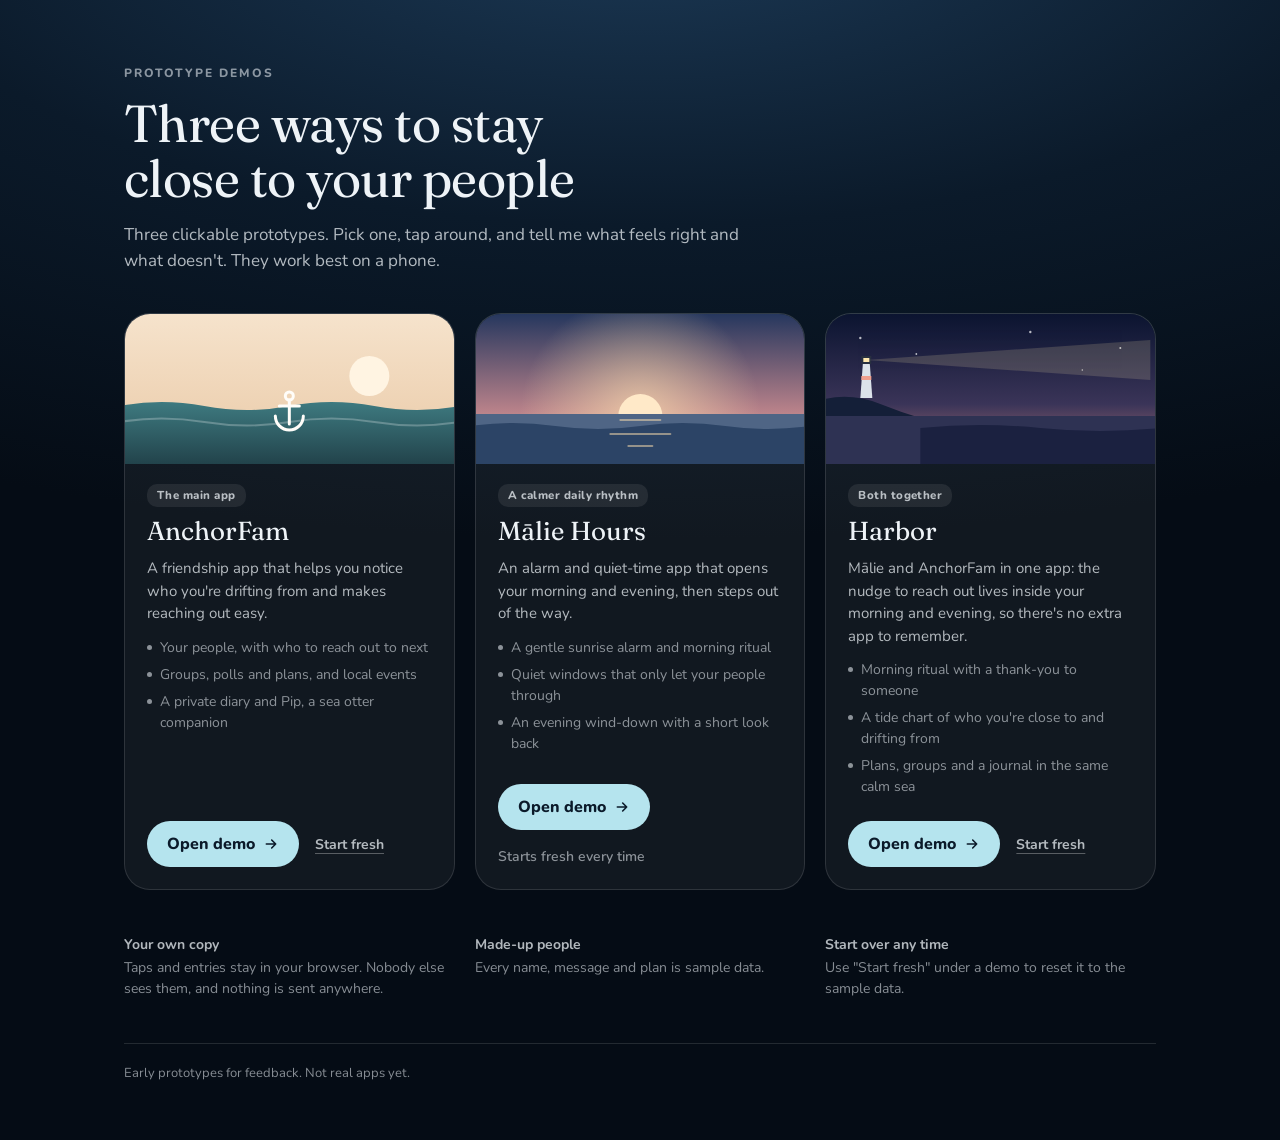
==== commit 883f8e03: "Add a landing page with three demos: AnchorFam, Mālie Hours and Harbor" ====
--- a/index.html
+++ b/index.html
@@ -1,23 +1,164 @@
 <!doctype html>
 <html lang="en">
-  <head>
-    <meta charset="utf-8" />
-    <meta name="viewport" content="width=device-width, initial-scale=1, viewport-fit=cover" />
-    <meta name="robots" content="noindex, nofollow" />
-    <meta name="theme-color" content="#f6efe4" />
-    <meta name="apple-mobile-web-app-capable" content="yes" />
-    <meta name="apple-mobile-web-app-title" content="AnchorFam" />
-    <link rel="preconnect" href="https://fonts.googleapis.com" />
-    <link rel="preconnect" href="https://fonts.gstatic.com" crossorigin />
-    <link rel="stylesheet" href="https://fonts.googleapis.com/css2?family=Fraunces:ital,opsz,wght,SOFT@0,9..144,400..700,100;1,9..144,400..700,100&family=Nunito:wght@400..800&family=Figtree:wght@400..800&family=Newsreader:ital,opsz,wght@0,6..72,400..600;1,6..72,400..600&display=swap" />
-    <link rel="manifest" href="./manifest.webmanifest" />
-    <link rel="icon" href="./icon.svg" type="image/svg+xml" />
-    <link rel="apple-touch-icon" href="./icon.svg" />
-    <title>AnchorFam Prototype</title>
-    <script type="module" crossorigin src="./assets/index-CktioiqF.js"></script>
-    <link rel="stylesheet" crossorigin href="./assets/index-D9vBsWwd.css">
-  </head>
-  <body>
-    <div id="root"></div>
-  </body>
+<head>
+<meta charset="utf-8">
+<meta name="viewport" content="width=device-width, initial-scale=1, viewport-fit=cover">
+<meta name="robots" content="noindex, nofollow">
+<meta name="theme-color" content="#0B1A2A">
+<title>Prototype Demos</title>
+<link rel="preconnect" href="https://fonts.googleapis.com">
+<link rel="preconnect" href="https://fonts.gstatic.com" crossorigin>
+<link rel="stylesheet" href="https://fonts.googleapis.com/css2?family=Fraunces:ital,opsz,wght@0,9..144,300..600;1,9..144,400&family=Nunito:wght@400;600;700;800&display=swap">
+<style>
+:root{
+  color-scheme:dark;
+  --ground:#0B1A2A; --deep:#050C15; --ink:#EEF3F7; --soft:rgba(238,243,247,.74); --faint:rgba(238,243,247,.56);
+  --line:rgba(255,255,255,.12); --card:rgba(255,255,255,.05); --card-hi:rgba(255,255,255,.08);
+  --aqua:#B5E4EE; --aqua-ink:#0B1A2A; --dawn:#F4C79B; --coral:#E9A58C;
+  --display:"Fraunces", Georgia, serif; --body:"Nunito", system-ui, -apple-system, sans-serif;
+}
+*{box-sizing:border-box}
+html{background:var(--deep)}
+body{margin:0;min-height:100vh;color:var(--ink);font:16px/1.5 var(--body);
+  background:radial-gradient(120% 70% at 50% -10%,#1C3A57 0%,var(--ground) 50%,var(--deep) 100%) fixed}
+a{color:inherit}
+a:focus-visible{outline:2px solid var(--aqua);outline-offset:3px;border-radius:12px}
+.wrap{max-width:1080px;margin:0 auto;padding:64px 24px 56px}
+header{max-width:620px;margin-bottom:40px}
+.eyebrow{font-size:12px;letter-spacing:.16em;text-transform:uppercase;font-weight:800;color:var(--faint);margin:0 0 14px}
+h1{font-family:var(--display);font-weight:400;font-size:clamp(34px,6vw,52px);line-height:1.06;margin:0 0 16px;letter-spacing:-.01em;text-wrap:balance}
+.lede{color:var(--soft);font-size:17px;margin:0}
+.grid{display:grid;grid-template-columns:repeat(3,1fr);gap:20px}
+.card{display:flex;flex-direction:column;border-radius:26px;background:var(--card);border:1px solid var(--line);overflow:hidden;transition:background .2s,transform .2s}
+.card:hover{background:var(--card-hi);transform:translateY(-2px)}
+.art{height:150px;position:relative}
+.art svg{position:absolute;inset:0;width:100%;height:100%}
+.body{display:flex;flex-direction:column;gap:10px;padding:20px 22px 22px;flex:1}
+.tag{align-self:flex-start;font-size:11.5px;font-weight:800;letter-spacing:.04em;padding:3px 10px;border-radius:10px;background:rgba(255,255,255,.08);color:var(--soft)}
+h2{font-family:var(--display);font-weight:400;font-size:26px;line-height:1.15;margin:0}
+.body p{margin:0;color:var(--soft);font-size:15px}
+.what{margin:2px 0 0;padding:0;list-style:none;display:flex;flex-direction:column;gap:6px;font-size:14px;color:var(--faint)}
+.what li{display:flex;gap:8px;align-items:baseline}
+.what li::before{content:"";flex:none;width:5px;height:5px;border-radius:50%;background:currentColor;transform:translateY(-2px)}
+.actions{margin-top:auto;padding-top:14px;display:flex;align-items:center;gap:16px;flex-wrap:wrap}
+.btn{display:inline-flex;align-items:center;gap:8px;height:46px;padding:0 20px;border-radius:23px;background:var(--aqua);color:var(--aqua-ink);font-weight:800;text-decoration:none}
+.btn svg{width:16px;height:16px}
+.fresh{font-size:14px;font-weight:700;color:var(--soft);text-decoration:underline;text-decoration-color:rgba(255,255,255,.3);text-underline-offset:4px}
+.notes{margin-top:44px;display:grid;grid-template-columns:repeat(3,1fr);gap:20px;color:var(--faint);font-size:14px}
+.notes b{display:block;color:var(--soft);font-size:14px;margin-bottom:2px}
+footer{margin-top:44px;padding-top:20px;border-top:1px solid var(--line);color:var(--faint);font-size:13px}
+@media (max-width:900px){.grid,.notes{grid-template-columns:1fr}.wrap{padding:40px 16px}.art{height:130px}}
+@media (prefers-reduced-motion:reduce){.card{transition:none}.card:hover{transform:none}}
+</style>
+</head>
+<body>
+<div class="wrap">
+  <header>
+    <p class="eyebrow">Prototype demos</p>
+    <h1>Three ways to stay close to your people</h1>
+    <p class="lede">Three clickable prototypes. Pick one, tap around, and tell me what feels right and what doesn't. They work best on a phone.</p>
+  </header>
+
+  <main class="grid">
+    <article class="card">
+      <div class="art" aria-hidden="true">
+        <svg viewBox="0 0 340 150" preserveAspectRatio="xMidYMid slice">
+          <defs><linearGradient id="a1" x1="0" y1="0" x2="0" y2="1"><stop offset="0" stop-color="#F6E3CC"/><stop offset="1" stop-color="#E9C9A6"/></linearGradient>
+          <linearGradient id="a2" x1="0" y1="0" x2="0" y2="1"><stop offset="0" stop-color="#3E7A80"/><stop offset="1" stop-color="#22434B"/></linearGradient></defs>
+          <rect width="340" height="150" fill="url(#a1)"/>
+          <circle cx="250" cy="62" r="20" fill="#FFF4E2"/>
+          <path d="M0 92 Q 42 84 85 92 T 170 92 T 255 92 T 340 92 V150 H0Z" fill="url(#a2)"/>
+          <path d="M0 108 Q 42 101 85 108 T 170 108 T 255 108 T 340 108" fill="none" stroke="rgba(255,255,255,.25)" stroke-width="2"/>
+          <g transform="translate(150 78)" fill="none" stroke="#FFFDF9" stroke-width="3" stroke-linecap="round" stroke-linejoin="round">
+            <circle cx="20" cy="4" r="4"/><path d="M20 8v24M10 14h20M6 24a14 14 0 0 0 28 0"/>
+          </g>
+        </svg>
+      </div>
+      <div class="body">
+        <span class="tag">The main app</span>
+        <h2>AnchorFam</h2>
+        <p>A friendship app that helps you notice who you're drifting from and makes reaching out easy.</p>
+        <ul class="what">
+          <li>Your people, with who to reach out to next</li>
+          <li>Groups, polls and plans, and local events</li>
+          <li>A private diary and Pip, a sea otter companion</li>
+        </ul>
+        <div class="actions">
+          <a class="btn" href="anchorfam/">Open demo <svg viewBox="0 0 24 24" fill="none" stroke="currentColor" stroke-width="2.4" stroke-linecap="round" stroke-linejoin="round" aria-hidden="true"><path d="M5 12h14M13 6l6 6-6 6"/></svg></a>
+          <a class="fresh" href="anchorfam/?fresh">Start fresh</a>
+        </div>
+      </div>
+    </article>
+
+    <article class="card">
+      <div class="art" aria-hidden="true">
+        <svg viewBox="0 0 340 150" preserveAspectRatio="xMidYMid slice">
+          <defs><linearGradient id="b1" x1="0" y1="0" x2="0" y2="1"><stop offset="0" stop-color="#26375E"/><stop offset=".65" stop-color="#B9828A"/><stop offset="1" stop-color="#F6C79B"/></linearGradient>
+          <radialGradient id="b2" cx="170" cy="100" r="120" gradientUnits="userSpaceOnUse"><stop offset="0" stop-color="#FFE1B0" stop-opacity=".7"/><stop offset="1" stop-color="#FFE1B0" stop-opacity="0"/></radialGradient></defs>
+          <rect width="340" height="150" fill="url(#b1)"/>
+          <rect width="340" height="150" fill="url(#b2)"/>
+          <circle cx="170" cy="102" r="22" fill="#FFE9C8"/>
+          <rect y="100" width="340" height="50" fill="#4F6585"/>
+          <path d="M0 112 Q 42 106 85 112 T 170 112 T 255 112 T 340 112 V150 H0Z" fill="#2C4466"/>
+          <path d="M150 106h40M140 120h60M158 132h24" stroke="#FFE1B0" stroke-opacity=".5" stroke-width="2" stroke-linecap="round"/>
+        </svg>
+      </div>
+      <div class="body">
+        <span class="tag">A calmer daily rhythm</span>
+        <h2>Mālie Hours</h2>
+        <p>An alarm and quiet-time app that opens your morning and evening, then steps out of the way.</p>
+        <ul class="what">
+          <li>A gentle sunrise alarm and morning ritual</li>
+          <li>Quiet windows that only let your people through</li>
+          <li>An evening wind-down with a short look back</li>
+        </ul>
+        <div class="actions">
+          <a class="btn" href="malie-hours/">Open demo <svg viewBox="0 0 24 24" fill="none" stroke="currentColor" stroke-width="2.4" stroke-linecap="round" stroke-linejoin="round" aria-hidden="true"><path d="M5 12h14M13 6l6 6-6 6"/></svg></a>
+          <span class="fresh" style="text-decoration:none;color:var(--faint);font-weight:600">Starts fresh every time</span>
+        </div>
+      </div>
+    </article>
+
+    <article class="card">
+      <div class="art" aria-hidden="true">
+        <svg viewBox="0 0 340 150" preserveAspectRatio="xMidYMid slice">
+          <defs><linearGradient id="c1" x1="0" y1="0" x2="0" y2="1"><stop offset="0" stop-color="#0B1430"/><stop offset=".6" stop-color="#3A3458"/><stop offset="1" stop-color="#B9787A"/></linearGradient></defs>
+          <rect width="340" height="150" fill="url(#c1)"/>
+          <g fill="#fff" opacity=".7"><circle cx="40" cy="24" r="1.2"/><circle cx="96" cy="40" r=".9"/><circle cx="210" cy="18" r="1.2"/><circle cx="300" cy="34" r="1"/><circle cx="262" cy="56" r=".8"/></g>
+          <path d="M0 86 Q 30 78 60 90 Q 80 98 100 104 L 100 150 H0Z" fill="#141F38"/>
+          <path d="M40 84 l2.5-34 h7 l2.5 34z" fill="#DCE3EA"/>
+          <rect x="41" y="62" width="10" height="4" fill="#F0A08E"/>
+          <rect x="41" y="42" width="10" height="8" fill="#283040"/>
+          <rect x="43" y="44" width="6" height="4" fill="#FFE9B0"/>
+          <path d="M46 46 L 330 26 L 330 66 Z" fill="#FFE9B0" opacity=".16"/>
+          <rect y="102" width="340" height="48" fill="#2E3253"/>
+          <path d="M100 114 Q 160 108 220 114 T 340 114 V150 H100Z" fill="#1B2140"/>
+        </svg>
+      </div>
+      <div class="body">
+        <span class="tag">Both together</span>
+        <h2>Harbor</h2>
+        <p>Mālie and AnchorFam in one app: the nudge to reach out lives inside your morning and evening, so there's no extra app to remember.</p>
+        <ul class="what">
+          <li>Morning ritual with a thank-you to someone</li>
+          <li>A tide chart of who you're close to and drifting from</li>
+          <li>Plans, groups and a journal in the same calm sea</li>
+        </ul>
+        <div class="actions">
+          <a class="btn" href="harbor/">Open demo <svg viewBox="0 0 24 24" fill="none" stroke="currentColor" stroke-width="2.4" stroke-linecap="round" stroke-linejoin="round" aria-hidden="true"><path d="M5 12h14M13 6l6 6-6 6"/></svg></a>
+          <a class="fresh" href="harbor/?fresh">Start fresh</a>
+        </div>
+      </div>
+    </article>
+  </main>
+
+  <section class="notes" aria-label="About these demos">
+    <div><b>Your own copy</b>Taps and entries stay in your browser. Nobody else sees them, and nothing is sent anywhere.</div>
+    <div><b>Made-up people</b>Every name, message and plan is sample data.</div>
+    <div><b>Start over any time</b>Use "Start fresh" under a demo to reset it to the sample data.</div>
+  </section>
+
+  <footer>Early prototypes for feedback. Not real apps yet.</footer>
+</div>
+</body>
 </html>
